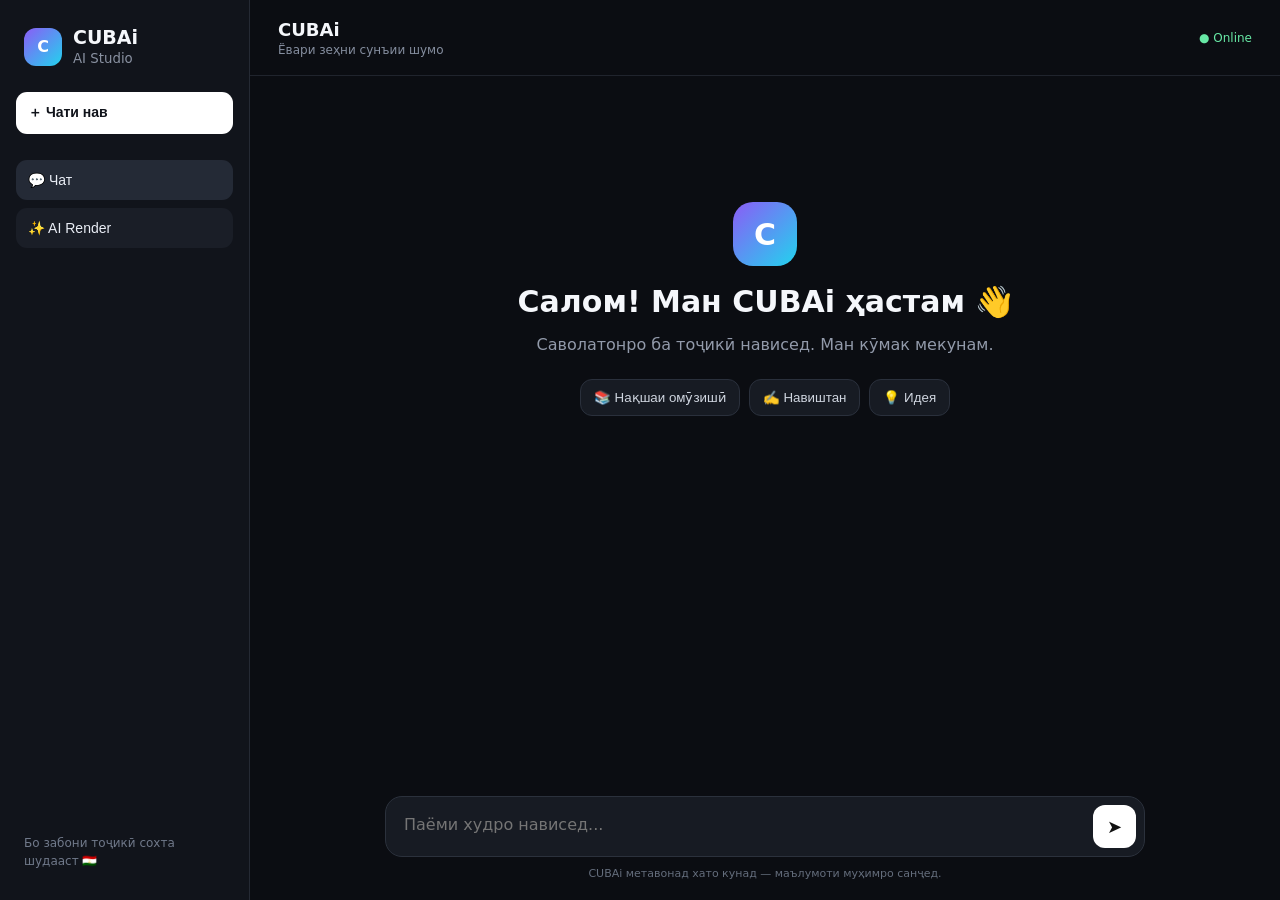
==== templates/index.html @ 9549672d "Rename index.html to templates/index.html" ====
<!doctype html>
<html lang="tg" dir="ltr">
<head>
<meta charset="utf-8">
<meta name="viewport" content="width=device-width,initial-scale=1">
<title>CUBAi — AI барои ҳама</title>
<link rel="stylesheet" href="/static/style.css">
</head>
<body>
<div class="app">
  <aside class="sidebar">
    <div class="brand"><span class="logo">C</span><div><b>CUBAi</b><small>AI Studio</small></div></div>
    <button class="new" onclick="newChat()">＋ Чати нав</button>
    <nav>
      <button class="active" onclick="showTab('chat',this)">💬 Чат</button>
      <button onclick="showTab('render',this)">✨ AI Render</button>
    </nav>
    <div class="side-note">Бо забони тоҷикӣ сохта шудааст 🇹🇯</div>
  </aside>

  <main>
    <header><div><h1 id="title">CUBAi</h1><p id="subtitle">Ёвари зеҳни сунъии шумо</p></div><span class="status">● Online</span></header>

    <section id="chat" class="tab">
      <div id="messages" class="messages">
        <div class="welcome">
          <div class="big-logo">C</div>
          <h2>Салом! Ман CUBAi ҳастам 👋</h2>
          <p>Саволатонро ба тоҷикӣ нависед. Ман кӯмак мекунам.</p>
          <div class="chips">
            <button onclick="quick('Барои ман нақшаи омӯзишӣ соз')">📚 Нақшаи омӯзишӣ</button>
            <button onclick="quick('Ин матнро ба тоҷикӣ равонтар навис')">✍️ Навиштан</button>
            <button onclick="quick('Идеяҳо барои як лоиҳаи вебӣ пешниҳод кун')">💡 Идея</button>
          </div>
        </div>
      </div>
      <form class="composer" onsubmit="sendChat(event)">
        <textarea id="prompt" placeholder="Паёми худро нависед..." rows="1"></textarea>
        <button class="send" type="submit">➤</button>
      </form>
      <p class="hint">CUBAi метавонад хато кунад — маълумоти муҳимро санҷед.</p>
    </section>

    <section id="render" class="tab hidden">
      <div class="render-box">
        <h2>✨ AI Render</h2>
        <p>Тасвирро бо сухан тасвир кунед.</p>
        <textarea id="imagePrompt" placeholder="Мисол: шаҳри Душанбе дар оянда, услуби кинематографӣ..."></textarea>
        <button class="generate" onclick="generateImage()">Сохтани тасвир</button>
        <div id="imageResult" class="image-result"></div>
      </div>
    </section>
  </main>
</div>
<script src="/static/app.js"></script>
</body>
</html>
---- static/style.css ----
*{box-sizing:border-box}body{margin:0;background:#0b0d12;color:#f5f7fb;font-family:Inter,system-ui,-apple-system,Segoe UI,sans-serif}.app{display:flex;min-height:100vh}.sidebar{width:250px;background:#11141b;border-right:1px solid #252a34;padding:22px 16px;display:flex;flex-direction:column}.brand{display:flex;gap:11px;align-items:center;margin:4px 8px 25px}.logo,.big-logo{display:grid;place-items:center;background:linear-gradient(135deg,#8b5cf6,#22d3ee);color:white;font-weight:900}.logo{width:38px;height:38px;border-radius:12px}.brand b{display:block;font-size:19px}.brand small{color:#8991a1}.new,.sidebar nav button{width:100%;border:0;color:#e9edf5;background:#1a1e27;border-radius:11px;padding:12px;text-align:left;cursor:pointer;margin-bottom:8px;font-size:14px}.new{background:#fff;color:#10131a;font-weight:700}.sidebar nav{margin-top:18px}.sidebar nav button.active,.sidebar nav button:hover{background:#242a36}.side-note{margin-top:auto;color:#70798a;font-size:12px;line-height:1.5;padding:8px}.sidebar nav button{text-align:left}main{flex:1;display:flex;flex-direction:column;max-width:1100px;margin:auto;width:100%}header{height:76px;border-bottom:1px solid #20242d;display:flex;align-items:center;justify-content:space-between;padding:0 28px}header h1{font-size:18px;margin:0}header p{margin:3px 0 0;color:#858e9f;font-size:12px}.status{font-size:12px;color:#67e8a5}.tab{flex:1;display:flex;flex-direction:column;min-height:calc(100vh - 76px)}.hidden{display:none}.messages{flex:1;overflow:auto;padding:36px 18px}.welcome{max-width:680px;margin:10vh auto;text-align:center}.big-logo{width:64px;height:64px;border-radius:20px;margin:auto;font-size:30px}.welcome h2{font-size:30px;margin:18px 0 8px}.welcome p{color:#929aaa}.chips{display:flex;gap:9px;justify-content:center;flex-wrap:wrap;margin-top:25px}.chips button{background:#171b23;border:1px solid #2a303c;color:#cfd5df;border-radius:12px;padding:10px 13px;cursor:pointer}.message{max-width:760px;margin:0 auto 18px;padding:14px 16px;border-radius:15px;line-height:1.6;white-space:pre-wrap}.user{background:#1c2330}.ai{background:#11161e;border:1px solid #252b36}.composer{display:flex;gap:10px;margin:0 auto;width:min(760px,calc(100% - 32px));background:#171b23;border:1px solid #2b313c;border-radius:17px;padding:8px}.composer textarea{flex:1;background:transparent;border:0;outline:0;color:#fff;resize:none;padding:10px;font:inherit}.send{width:43px;height:43px;border:0;border-radius:12px;background:#fff;color:#111;font-size:18px;cursor:pointer}.hint{text-align:center;color:#646d7c;font-size:11px;margin:10px 0 20px}.render-box{width:min(800px,calc(100% - 32px));margin:55px auto}.render-box h2{font-size:32px;margin-bottom:7px}.render-box p{color:#8992a2}.render-box textarea{width:100%;min-height:130px;background:#151922;border:1px solid #2a303b;border-radius:15px;color:#fff;padding:15px;font:inherit;resize:vertical;outline:none}.generate{margin-top:12px;padding:12px 18px;border:0;border-radius:11px;background:linear-gradient(135deg,#8b5cf6,#22d3ee);color:#fff;font-weight:800;cursor:pointer}.image-result{margin-top:25px}.image-result img{max-width:100%;border-radius:18px;border:1px solid #2b313d;display:block}.loader{color:#9ca6b7;padding:20px}@media(max-width:700px){.sidebar{width:70px;padding:15px 8px}.brand div,.new,.side-note{display:none}.brand{justify-content:center}.sidebar nav button{font-size:0;text-align:center}.sidebar nav button:first-letter{font-size:18px}header{padding:0 16px}.welcome h2{font-size:23px}.messages{padding:20px 10px}}
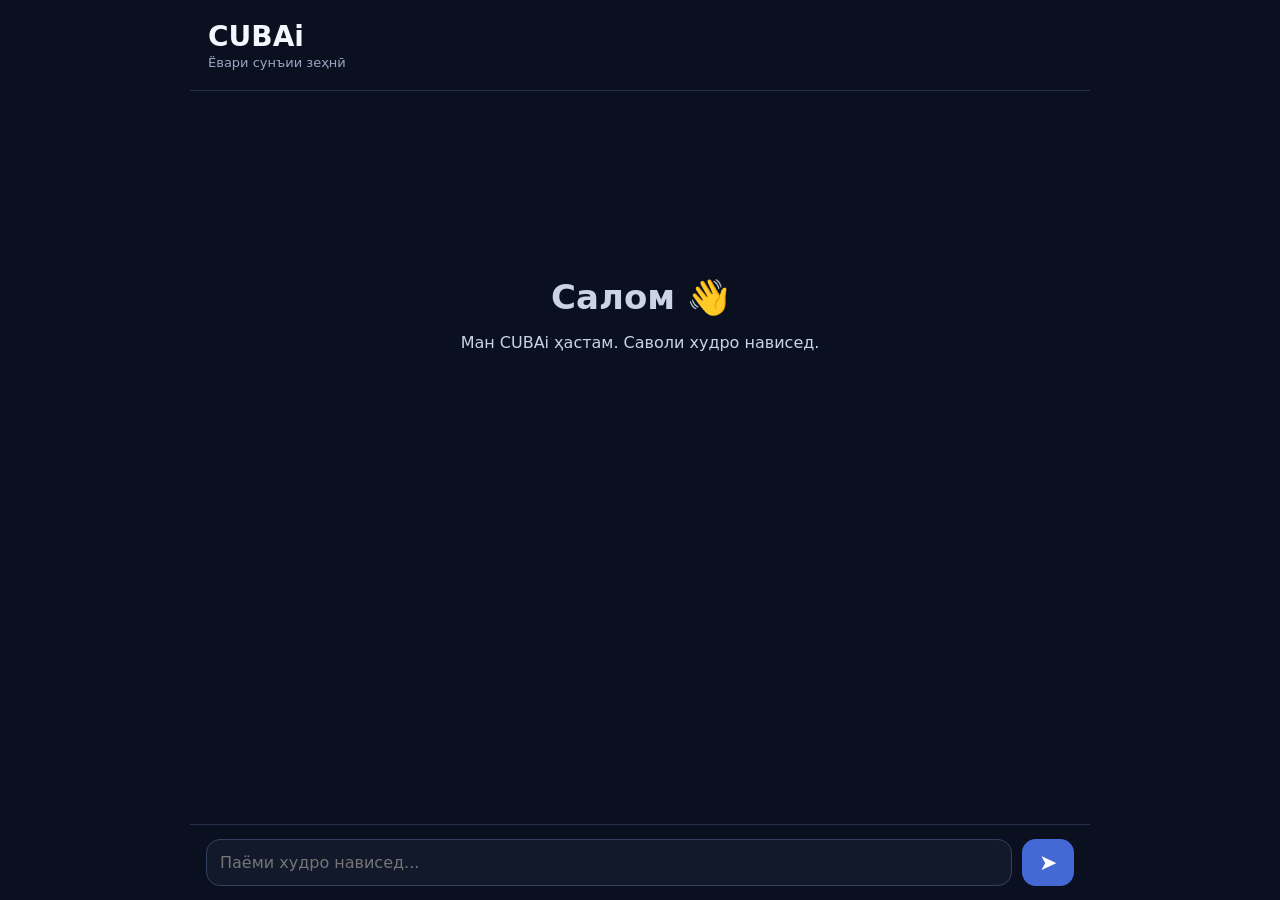
==== commit 3e94a406: "Rename index.html to templates/index.html" ====
--- a/templates/index.html
+++ b/templates/index.html
@@ -1,57 +1,30 @@
 <!doctype html>
-<html lang="tg" dir="ltr">
+<html lang="tg">
 <head>
-<meta charset="utf-8">
-<meta name="viewport" content="width=device-width,initial-scale=1">
-<title>CUBAi — AI барои ҳама</title>
-<link rel="stylesheet" href="/static/style.css">
+  <meta charset="utf-8">
+  <meta name="viewport" content="width=device-width, initial-scale=1">
+  <title>CUBAi</title>
+  <link rel="stylesheet" href="/static/style.css">
 </head>
 <body>
-<div class="app">
-  <aside class="sidebar">
-    <div class="brand"><span class="logo">C</span><div><b>CUBAi</b><small>AI Studio</small></div></div>
-    <button class="new" onclick="newChat()">＋ Чати нав</button>
-    <nav>
-      <button class="active" onclick="showTab('chat',this)">💬 Чат</button>
-      <button onclick="showTab('render',this)">✨ AI Render</button>
-    </nav>
-    <div class="side-note">Бо забони тоҷикӣ сохта шудааст 🇹🇯</div>
-  </aside>
+  <main class="app">
+    <header class="top">
+      <div class="logo">CUBAi</div>
+      <div class="sub">Ёвари сунъии зеҳнӣ</div>
+    </header>
 
-  <main>
-    <header><div><h1 id="title">CUBAi</h1><p id="subtitle">Ёвари зеҳни сунъии шумо</p></div><span class="status">● Online</span></header>
-
-    <section id="chat" class="tab">
-      <div id="messages" class="messages">
-        <div class="welcome">
-          <div class="big-logo">C</div>
-          <h2>Салом! Ман CUBAi ҳастам 👋</h2>
-          <p>Саволатонро ба тоҷикӣ нависед. Ман кӯмак мекунам.</p>
-          <div class="chips">
-            <button onclick="quick('Барои ман нақшаи омӯзишӣ соз')">📚 Нақшаи омӯзишӣ</button>
-            <button onclick="quick('Ин матнро ба тоҷикӣ равонтар навис')">✍️ Навиштан</button>
-            <button onclick="quick('Идеяҳо барои як лоиҳаи вебӣ пешниҳод кун')">💡 Идея</button>
-          </div>
-        </div>
+    <section id="chat" class="chat">
+      <div class="welcome">
+        <h1>Салом 👋</h1>
+        <p>Ман CUBAi ҳастам. Саволи худро нависед.</p>
       </div>
-      <form class="composer" onsubmit="sendChat(event)">
-        <textarea id="prompt" placeholder="Паёми худро нависед..." rows="1"></textarea>
-        <button class="send" type="submit">➤</button>
-      </form>
-      <p class="hint">CUBAi метавонад хато кунад — маълумоти муҳимро санҷед.</p>
     </section>
 
-    <section id="render" class="tab hidden">
-      <div class="render-box">
-        <h2>✨ AI Render</h2>
-        <p>Тасвирро бо сухан тасвир кунед.</p>
-        <textarea id="imagePrompt" placeholder="Мисол: шаҳри Душанбе дар оянда, услуби кинематографӣ..."></textarea>
-        <button class="generate" onclick="generateImage()">Сохтани тасвир</button>
-        <div id="imageResult" class="image-result"></div>
-      </div>
-    </section>
+    <form id="form" class="composer">
+      <textarea id="input" rows="1" placeholder="Паёми худро нависед..." autocomplete="off"></textarea>
+      <button type="submit">➤</button>
+    </form>
   </main>
-</div>
-<script src="/static/app.js"></script>
+  <script src="/static/app.js"></script>
 </body>
 </html>
--- a/static/style.css
+++ b/static/style.css
@@ -1 +1 @@
-*{box-sizing:border-box}body{margin:0;background:#0b0d12;color:#f5f7fb;font-family:Inter,system-ui,-apple-system,Segoe UI,sans-serif}.app{display:flex;min-height:100vh}.sidebar{width:250px;background:#11141b;border-right:1px solid #252a34;padding:22px 16px;display:flex;flex-direction:column}.brand{display:flex;gap:11px;align-items:center;margin:4px 8px 25px}.logo,.big-logo{display:grid;place-items:center;background:linear-gradient(135deg,#8b5cf6,#22d3ee);color:white;font-weight:900}.logo{width:38px;height:38px;border-radius:12px}.brand b{display:block;font-size:19px}.brand small{color:#8991a1}.new,.sidebar nav button{width:100%;border:0;color:#e9edf5;background:#1a1e27;border-radius:11px;padding:12px;text-align:left;cursor:pointer;margin-bottom:8px;font-size:14px}.new{background:#fff;color:#10131a;font-weight:700}.sidebar nav{margin-top:18px}.sidebar nav button.active,.sidebar nav button:hover{background:#242a36}.side-note{margin-top:auto;color:#70798a;font-size:12px;line-height:1.5;padding:8px}.sidebar nav button{text-align:left}main{flex:1;display:flex;flex-direction:column;max-width:1100px;margin:auto;width:100%}header{height:76px;border-bottom:1px solid #20242d;display:flex;align-items:center;justify-content:space-between;padding:0 28px}header h1{font-size:18px;margin:0}header p{margin:3px 0 0;color:#858e9f;font-size:12px}.status{font-size:12px;color:#67e8a5}.tab{flex:1;display:flex;flex-direction:column;min-height:calc(100vh - 76px)}.hidden{display:none}.messages{flex:1;overflow:auto;padding:36px 18px}.welcome{max-width:680px;margin:10vh auto;text-align:center}.big-logo{width:64px;height:64px;border-radius:20px;margin:auto;font-size:30px}.welcome h2{font-size:30px;margin:18px 0 8px}.welcome p{color:#929aaa}.chips{display:flex;gap:9px;justify-content:center;flex-wrap:wrap;margin-top:25px}.chips button{background:#171b23;border:1px solid #2a303c;color:#cfd5df;border-radius:12px;padding:10px 13px;cursor:pointer}.message{max-width:760px;margin:0 auto 18px;padding:14px 16px;border-radius:15px;line-height:1.6;white-space:pre-wrap}.user{background:#1c2330}.ai{background:#11161e;border:1px solid #252b36}.composer{display:flex;gap:10px;margin:0 auto;width:min(760px,calc(100% - 32px));background:#171b23;border:1px solid #2b313c;border-radius:17px;padding:8px}.composer textarea{flex:1;background:transparent;border:0;outline:0;color:#fff;resize:none;padding:10px;font:inherit}.send{width:43px;height:43px;border:0;border-radius:12px;background:#fff;color:#111;font-size:18px;cursor:pointer}.hint{text-align:center;color:#646d7c;font-size:11px;margin:10px 0 20px}.render-box{width:min(800px,calc(100% - 32px));margin:55px auto}.render-box h2{font-size:32px;margin-bottom:7px}.render-box p{color:#8992a2}.render-box textarea{width:100%;min-height:130px;background:#151922;border:1px solid #2a303b;border-radius:15px;color:#fff;padding:15px;font:inherit;resize:vertical;outline:none}.generate{margin-top:12px;padding:12px 18px;border:0;border-radius:11px;background:linear-gradient(135deg,#8b5cf6,#22d3ee);color:#fff;font-weight:800;cursor:pointer}.image-result{margin-top:25px}.image-result img{max-width:100%;border-radius:18px;border:1px solid #2b313d;display:block}.loader{color:#9ca6b7;padding:20px}@media(max-width:700px){.sidebar{width:70px;padding:15px 8px}.brand div,.new,.side-note{display:none}.brand{justify-content:center}.sidebar nav button{font-size:0;text-align:center}.sidebar nav button:first-letter{font-size:18px}header{padding:0 16px}.welcome h2{font-size:23px}.messages{padding:20px 10px}}
+*{box-sizing:border-box}body{margin:0;font-family:system-ui,-apple-system,Segoe UI,sans-serif;background:#0b1020;color:#f5f7ff}.app{max-width:900px;margin:0 auto;height:100vh;display:flex;flex-direction:column}.top{padding:20px 18px;border-bottom:1px solid #26304a}.logo{font-size:28px;font-weight:800}.sub{color:#9ba7c2;font-size:13px;margin-top:2px}.chat{flex:1;overflow:auto;padding:24px 16px}.welcome{text-align:center;margin-top:18vh;color:#cbd3e7}.welcome h1{font-size:34px;margin-bottom:8px}.msg{max-width:82%;padding:13px 15px;border-radius:16px;margin:10px 0;white-space:pre-wrap;line-height:1.5}.user{margin-left:auto;background:#25365f}.ai{margin-right:auto;background:#171f33}.composer{display:flex;gap:10px;padding:14px 16px;border-top:1px solid #26304a;background:#0b1020}.composer textarea{flex:1;resize:none;border:1px solid #33405f;border-radius:14px;background:#12192b;color:#fff;padding:13px;font:inherit;outline:none}.composer button{width:52px;border:0;border-radius:14px;background:#4569d4;color:#fff;font-size:22px}
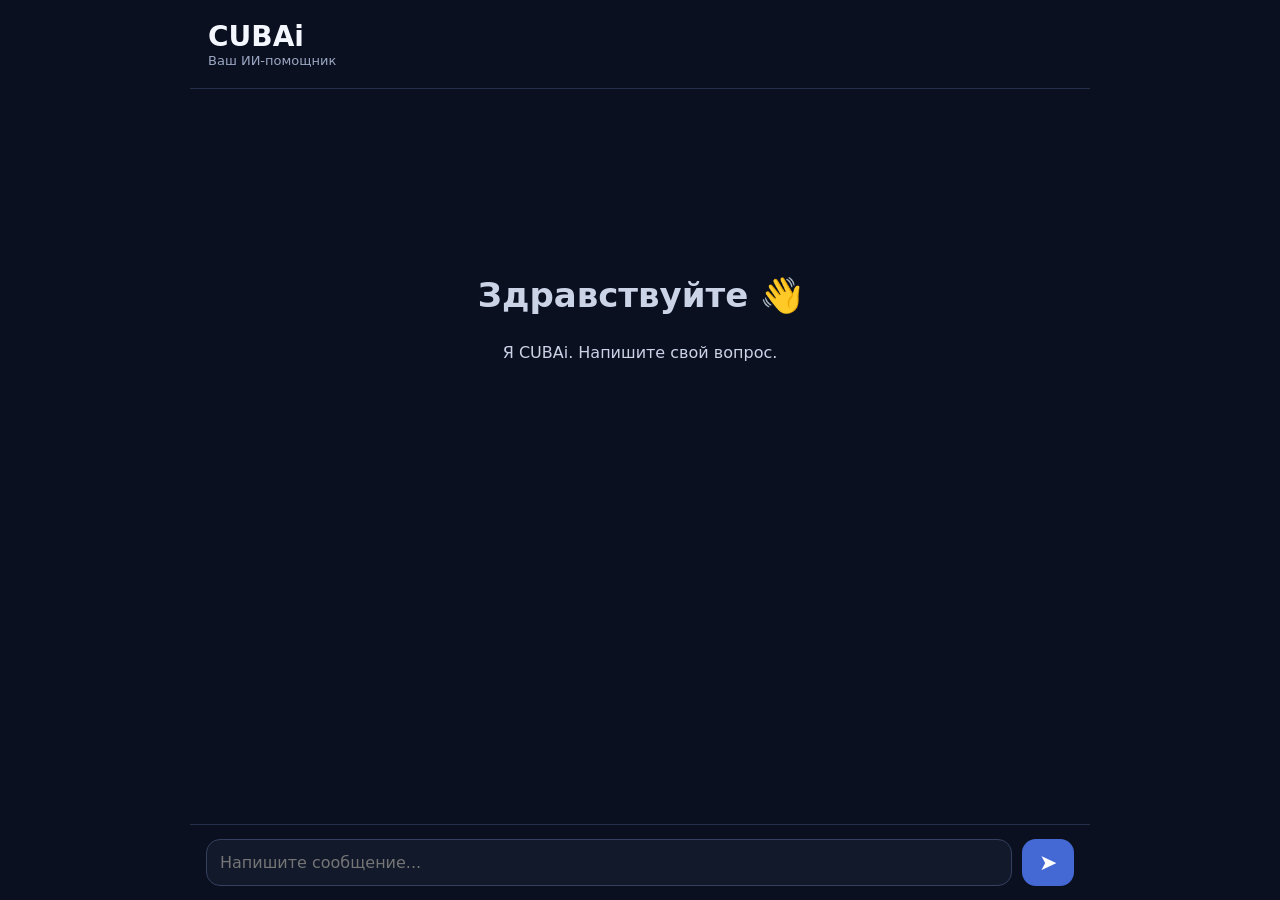
==== commit 01935840: "Rename index.html to templates/index.html" ====
--- a/templates/index.html
+++ b/templates/index.html
@@ -1,30 +1,8 @@
 <!doctype html>
-<html lang="tg">
-<head>
-  <meta charset="utf-8">
-  <meta name="viewport" content="width=device-width, initial-scale=1">
-  <title>CUBAi</title>
-  <link rel="stylesheet" href="/static/style.css">
-</head>
-<body>
-  <main class="app">
-    <header class="top">
-      <div class="logo">CUBAi</div>
-      <div class="sub">Ёвари сунъии зеҳнӣ</div>
-    </header>
-
-    <section id="chat" class="chat">
-      <div class="welcome">
-        <h1>Салом 👋</h1>
-        <p>Ман CUBAi ҳастам. Саволи худро нависед.</p>
-      </div>
-    </section>
-
-    <form id="form" class="composer">
-      <textarea id="input" rows="1" placeholder="Паёми худро нависед..." autocomplete="off"></textarea>
-      <button type="submit">➤</button>
-    </form>
-  </main>
-  <script src="/static/app.js"></script>
-</body>
-</html>
+<html lang="ru">
+<head><meta charset="utf-8"><meta name="viewport" content="width=device-width,initial-scale=1"><title>CUBAi</title><link rel="stylesheet" href="/static/style.css"></head>
+<body><main class="app">
+<header class="top"><div class="logo">CUBAi</div><div class="sub">Ваш ИИ-помощник</div></header>
+<section id="chat" class="chat"><div class="welcome"><h1>Здравствуйте 👋</h1><p>Я CUBAi. Напишите свой вопрос.</p></div></section>
+<form id="form" class="composer"><textarea id="input" rows="1" placeholder="Напишите сообщение..."></textarea><button type="submit">➤</button></form>
+</main><script src="/static/app.js"></script></body></html>
--- a/static/style.css
+++ b/static/style.css
@@ -1 +1 @@
-*{box-sizing:border-box}body{margin:0;font-family:system-ui,-apple-system,Segoe UI,sans-serif;background:#0b1020;color:#f5f7ff}.app{max-width:900px;margin:0 auto;height:100vh;display:flex;flex-direction:column}.top{padding:20px 18px;border-bottom:1px solid #26304a}.logo{font-size:28px;font-weight:800}.sub{color:#9ba7c2;font-size:13px;margin-top:2px}.chat{flex:1;overflow:auto;padding:24px 16px}.welcome{text-align:center;margin-top:18vh;color:#cbd3e7}.welcome h1{font-size:34px;margin-bottom:8px}.msg{max-width:82%;padding:13px 15px;border-radius:16px;margin:10px 0;white-space:pre-wrap;line-height:1.5}.user{margin-left:auto;background:#25365f}.ai{margin-right:auto;background:#171f33}.composer{display:flex;gap:10px;padding:14px 16px;border-top:1px solid #26304a;background:#0b1020}.composer textarea{flex:1;resize:none;border:1px solid #33405f;border-radius:14px;background:#12192b;color:#fff;padding:13px;font:inherit;outline:none}.composer button{width:52px;border:0;border-radius:14px;background:#4569d4;color:#fff;font-size:22px}
+*{box-sizing:border-box}body{margin:0;font-family:system-ui,-apple-system,"Segoe UI",sans-serif;background:#0b1020;color:#f5f7ff}.app{max-width:900px;margin:auto;height:100vh;display:flex;flex-direction:column}.top{padding:20px 18px;border-bottom:1px solid #26304a}.logo{font-size:28px;font-weight:800}.sub{color:#9ba7c2;font-size:13px}.chat{flex:1;overflow:auto;padding:24px 16px}.welcome{text-align:center;margin-top:18vh;color:#cbd3e7}.welcome h1{font-size:34px}.msg{max-width:82%;padding:13px 15px;border-radius:16px;margin:10px 0;white-space:pre-wrap;line-height:1.5}.user{margin-left:auto;background:#25365f}.ai{margin-right:auto;background:#171f33}.composer{display:flex;gap:10px;padding:14px 16px;border-top:1px solid #26304a}.composer textarea{flex:1;resize:none;border:1px solid #33405f;border-radius:14px;background:#12192b;color:#fff;padding:13px;font:inherit;outline:none}.composer button{width:52px;border:0;border-radius:14px;background:#4569d4;color:#fff;font-size:22px}
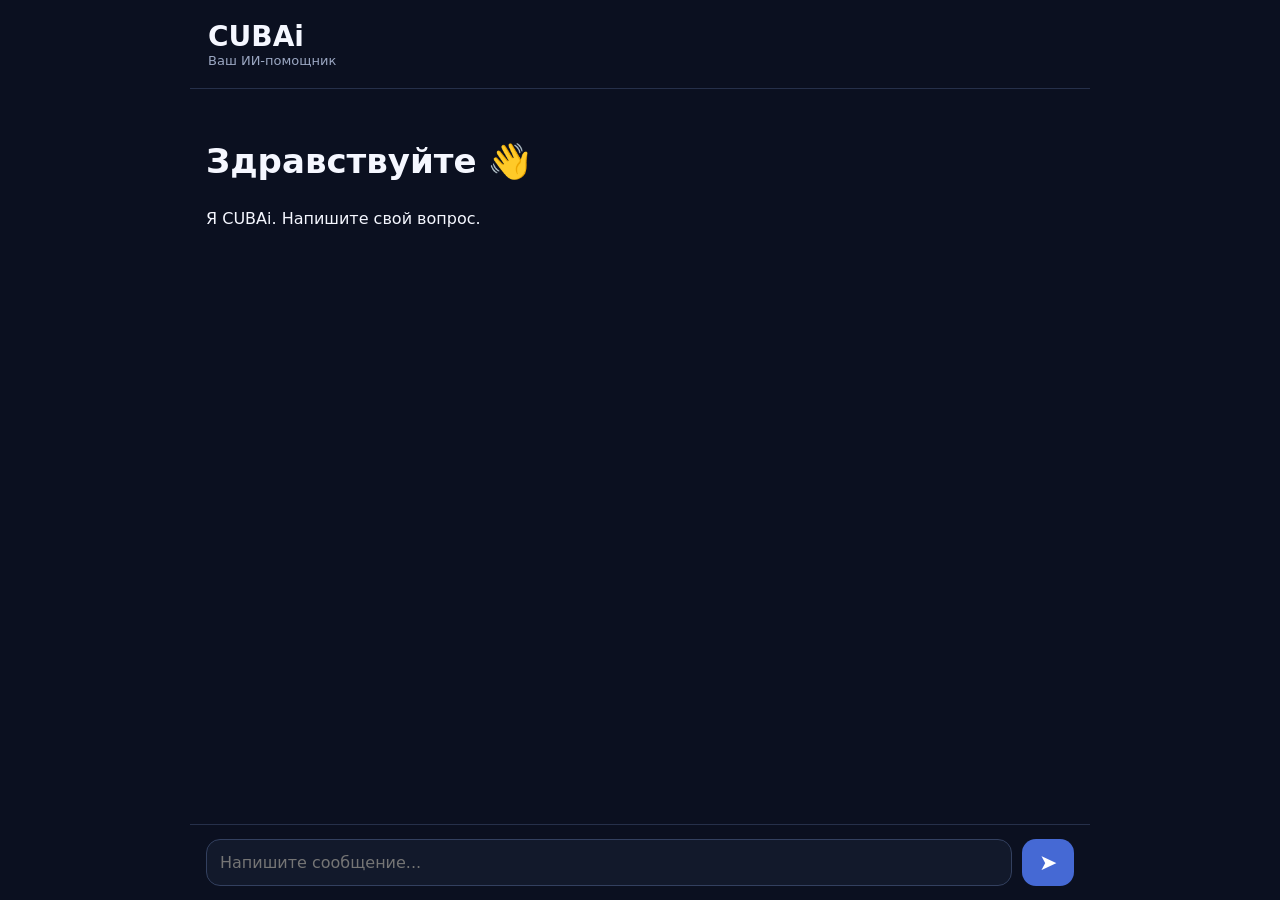
==== commit 9e0cf2c1: "Fix HTML structure in index.html" ====
--- a/templates/index.html
+++ b/templates/index.html
@@ -1,8 +1,16 @@
 <!doctype html>
 <html lang="ru">
-<head><meta charset="utf-8"><meta name="viewport" content="width=device-width,initial-scale=1"><title>CUBAi</title><link rel="stylesheet" href="/static/style.css"></head>
-<body><main class="app">
-<header class="top"><div class="logo">CUBAi</div><div class="sub">Ваш ИИ-помощник</div></header>
+<head><meta charset="utf-8">
+  <meta name="viewport" content="width=device-width,initial-scale=1">
+  <title>CUBAi</title>
+  <link rel="stylesheet" href="/static/style.css"></head>
+<body>
+  <main class="app">
+<header class="top">
+  <div class="logo">CUBAi</div>
+  <div class="sub">Ваш ИИ-помощник</div></header>
 <section id="chat" class="chat"><div class="welcome"><h1>Здравствуйте 👋</h1><p>Я CUBAi. Напишите свой вопрос.</p></div></section>
 <form id="form" class="composer"><textarea id="input" rows="1" placeholder="Напишите сообщение..."></textarea><button type="submit">➤</button></form>
-</main><script src="/static/app.js"></script></body></html>
+</main><script src="/static/app.js"></script>
+</body>
+</html>
--- a/static/style.css
+++ b/static/style.css
@@ -1 +1,53 @@
-*{box-sizing:border-box}body{margin:0;font-family:system-ui,-apple-system,"Segoe UI",sans-serif;background:#0b1020;color:#f5f7ff}.app{max-width:900px;margin:auto;height:100vh;display:flex;flex-direction:column}.top{padding:20px 18px;border-bottom:1px solid #26304a}.logo{font-size:28px;font-weight:800}.sub{color:#9ba7c2;font-size:13px}.chat{flex:1;overflow:auto;padding:24px 16px}.welcome{text-align:center;margin-top:18vh;color:#cbd3e7}.welcome h1{font-size:34px}.msg{max-width:82%;padding:13px 15px;border-radius:16px;margin:10px 0;white-space:pre-wrap;line-height:1.5}.user{margin-left:auto;background:#25365f}.ai{margin-right:auto;background:#171f33}.composer{display:flex;gap:10px;padding:14px 16px;border-top:1px solid #26304a}.composer textarea{flex:1;resize:none;border:1px solid #33405f;border-radius:14px;background:#12192b;color:#fff;padding:13px;font:inherit;outline:none}.composer button{width:52px;border:0;border-radius:14px;background:#4569d4;color:#fff;font-size:22px}
+*{box-sizing:border-box}
+body{margin:0;
+     font-family:system-ui,-apple-system,"Segoe UI",sans-serif;
+     background:#0b1020;
+     color:#f5f7ff
+    }
+.app{max-width:900px;
+     margin:auto;
+     height:100vh;
+     display:flex;
+     flex-direction:column
+    }
+.top{padding:20px 18px;
+     border-bottom:1px solid #26304a
+    }
+.logo{font-size:28px;
+      font-weight:800
+     }
+.sub{color:#9ba7c2;
+     font-size:13px
+    }
+.chat{flex:1;overflow:auto;padding:24px 16px}.
+welcome{text-align:center;margin-top:18vh;
+        color:#cbd3e7}
+.welcome h1{font-size:34px}
+.msg{max-width:82%;
+     padding:13px 15px;
+     border-radius:16px;
+     margin:10px 0;
+     white-space:pre-wrap;
+     line-height:1.5}
+.user{margin-left:auto;
+      background:#25365f
+     }
+.ai{margin-right:auto;
+    background:#171f33}
+.composer{display:flex;
+          gap:10px;padding:14px 16px;
+          border-top:1px solid #26304a}
+.composer textarea{flex:1;
+                   resize:none;
+                   border:1px solid #33405f;
+                   border-radius:14px;
+                   background:#12192b;
+                   color:#fff;padding:13px;
+                   font:inherit;
+                   outline:none}
+.composer button{
+  width:52px;
+  border:0;border-radius:14px;
+  background:#4569d4;
+  color:#fff;font-size:22px
+}
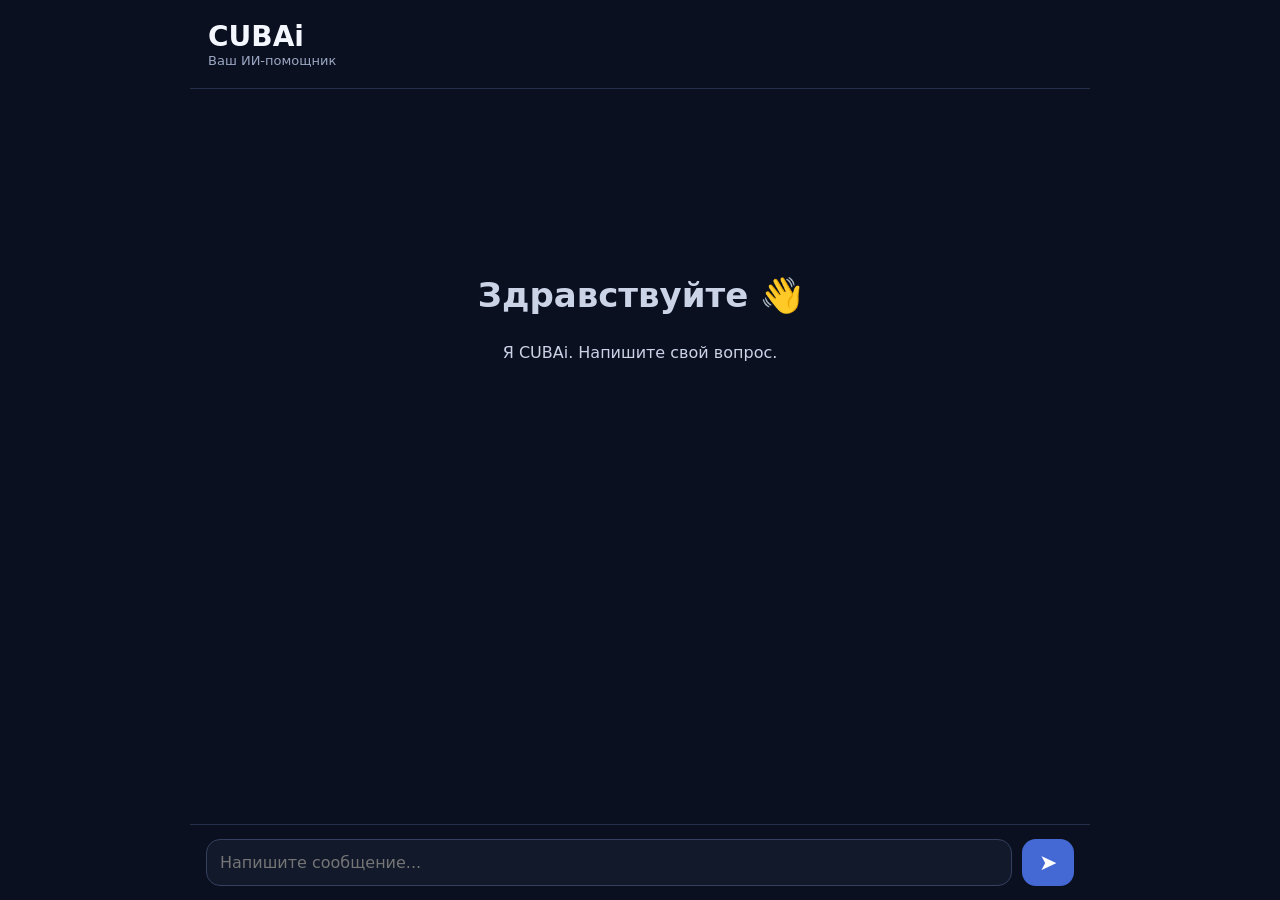
==== commit a74ed6da: "Rename index.html to templates/index.html" ====
--- a/templates/index.html
+++ b/templates/index.html
@@ -1,16 +1,8 @@
 <!doctype html>
 <html lang="ru">
-<head><meta charset="utf-8">
-  <meta name="viewport" content="width=device-width,initial-scale=1">
-  <title>CUBAi</title>
-  <link rel="stylesheet" href="/static/style.css"></head>
-<body>
-  <main class="app">
-<header class="top">
-  <div class="logo">CUBAi</div>
-  <div class="sub">Ваш ИИ-помощник</div></header>
+<head><meta charset="utf-8"><meta name="viewport" content="width=device-width,initial-scale=1"><title>CUBAi</title><link rel="stylesheet" href="/static/style.css"></head>
+<body><main class="app">
+<header class="top"><div class="logo">CUBAi</div><div class="sub">Ваш ИИ-помощник</div></header>
 <section id="chat" class="chat"><div class="welcome"><h1>Здравствуйте 👋</h1><p>Я CUBAi. Напишите свой вопрос.</p></div></section>
 <form id="form" class="composer"><textarea id="input" rows="1" placeholder="Напишите сообщение..."></textarea><button type="submit">➤</button></form>
-</main><script src="/static/app.js"></script>
-</body>
-</html>
+</main><script src="/static/app.js"></script></body></html>
--- a/static/style.css
+++ b/static/style.css
@@ -1,53 +1 @@
-*{box-sizing:border-box}
-body{margin:0;
-     font-family:system-ui,-apple-system,"Segoe UI",sans-serif;
-     background:#0b1020;
-     color:#f5f7ff
-    }
-.app{max-width:900px;
-     margin:auto;
-     height:100vh;
-     display:flex;
-     flex-direction:column
-    }
-.top{padding:20px 18px;
-     border-bottom:1px solid #26304a
-    }
-.logo{font-size:28px;
-      font-weight:800
-     }
-.sub{color:#9ba7c2;
-     font-size:13px
-    }
-.chat{flex:1;overflow:auto;padding:24px 16px}.
-welcome{text-align:center;margin-top:18vh;
-        color:#cbd3e7}
-.welcome h1{font-size:34px}
-.msg{max-width:82%;
-     padding:13px 15px;
-     border-radius:16px;
-     margin:10px 0;
-     white-space:pre-wrap;
-     line-height:1.5}
-.user{margin-left:auto;
-      background:#25365f
-     }
-.ai{margin-right:auto;
-    background:#171f33}
-.composer{display:flex;
-          gap:10px;padding:14px 16px;
-          border-top:1px solid #26304a}
-.composer textarea{flex:1;
-                   resize:none;
-                   border:1px solid #33405f;
-                   border-radius:14px;
-                   background:#12192b;
-                   color:#fff;padding:13px;
-                   font:inherit;
-                   outline:none}
-.composer button{
-  width:52px;
-  border:0;border-radius:14px;
-  background:#4569d4;
-  color:#fff;font-size:22px
-}
+*{box-sizing:border-box}body{margin:0;font-family:system-ui,-apple-system,"Segoe UI",sans-serif;background:#0b1020;color:#f5f7ff}.app{max-width:900px;margin:auto;height:100vh;display:flex;flex-direction:column}.top{padding:20px 18px;border-bottom:1px solid #26304a}.logo{font-size:28px;font-weight:800}.sub{color:#9ba7c2;font-size:13px}.chat{flex:1;overflow:auto;padding:24px 16px}.welcome{text-align:center;margin-top:18vh;color:#cbd3e7}.welcome h1{font-size:34px}.msg{max-width:82%;padding:13px 15px;border-radius:16px;margin:10px 0;white-space:pre-wrap;line-height:1.5}.user{margin-left:auto;background:#25365f}.ai{margin-right:auto;background:#171f33}.composer{display:flex;gap:10px;padding:14px 16px;border-top:1px solid #26304a}.composer textarea{flex:1;resize:none;border:1px solid #33405f;border-radius:14px;background:#12192b;color:#fff;padding:13px;font:inherit;outline:none}.composer button{width:52px;border:0;border-radius:14px;background:#4569d4;color:#fff;font-size:22px}
